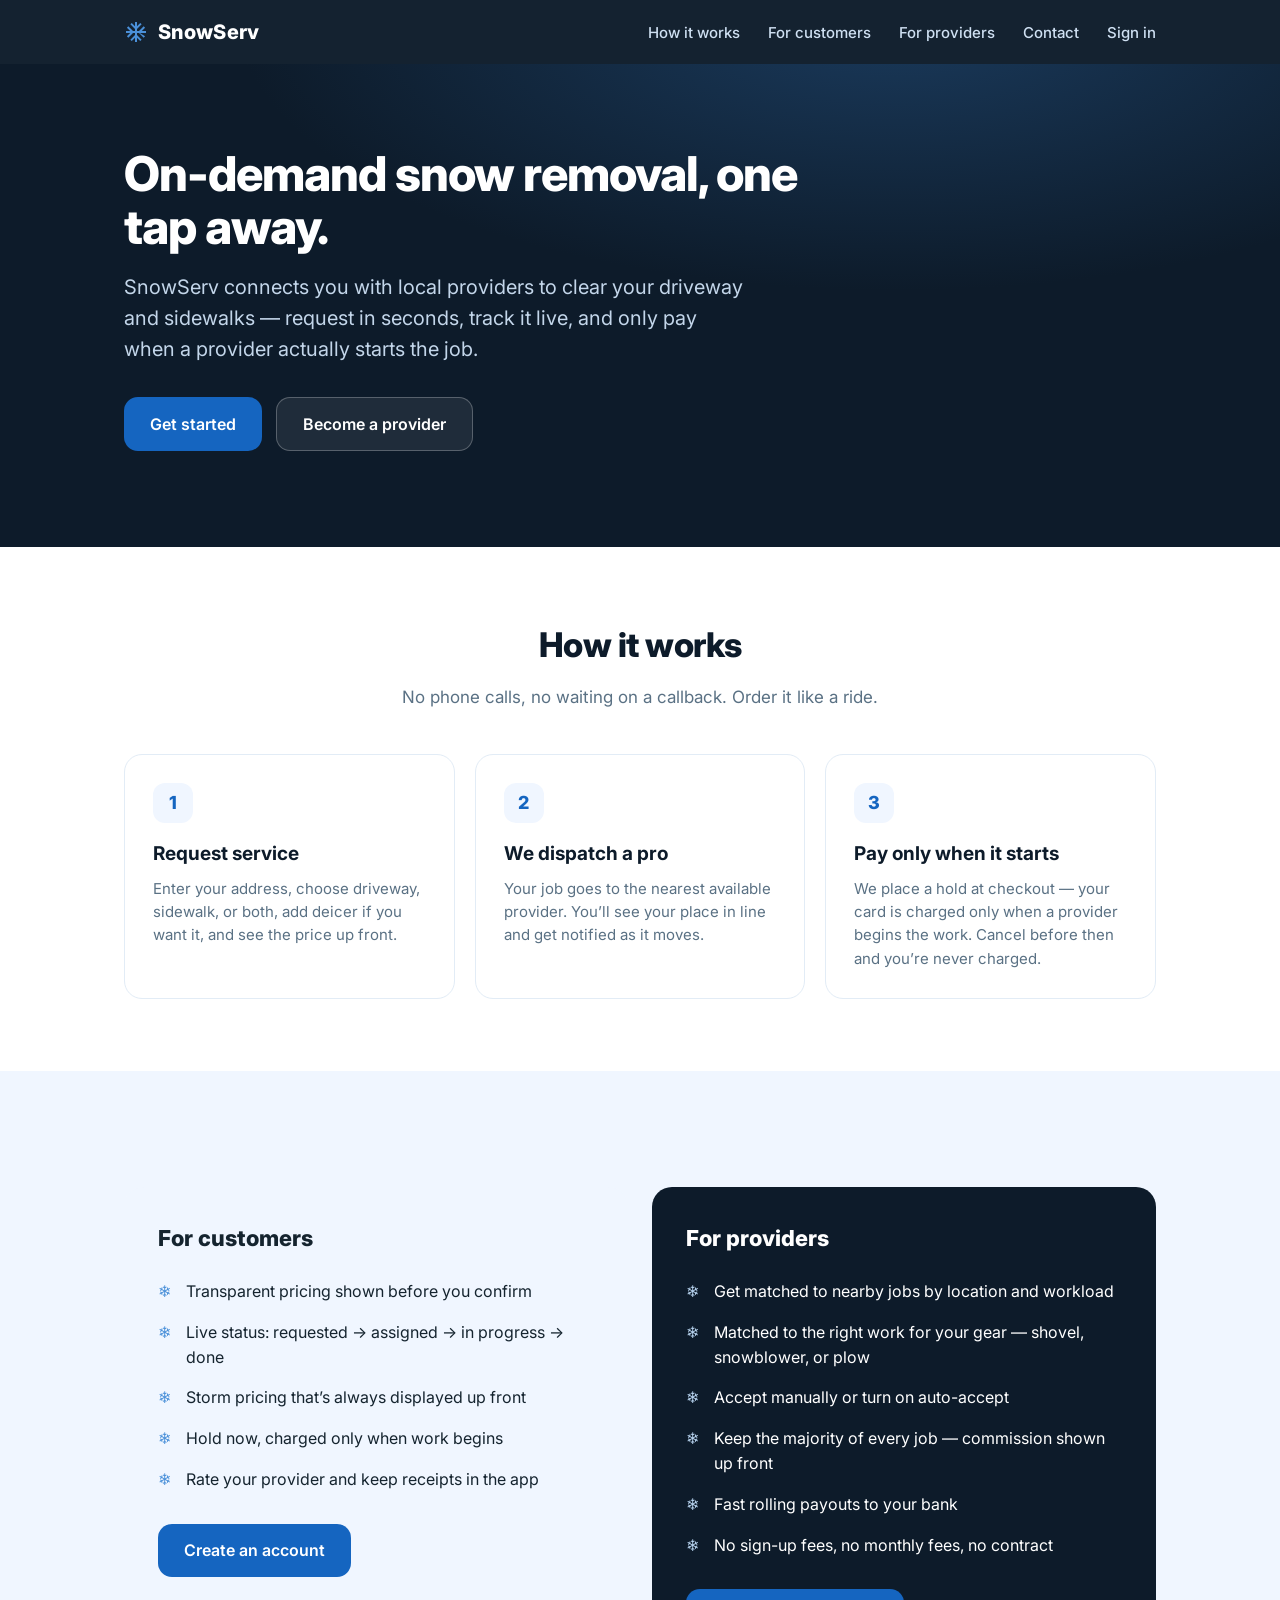
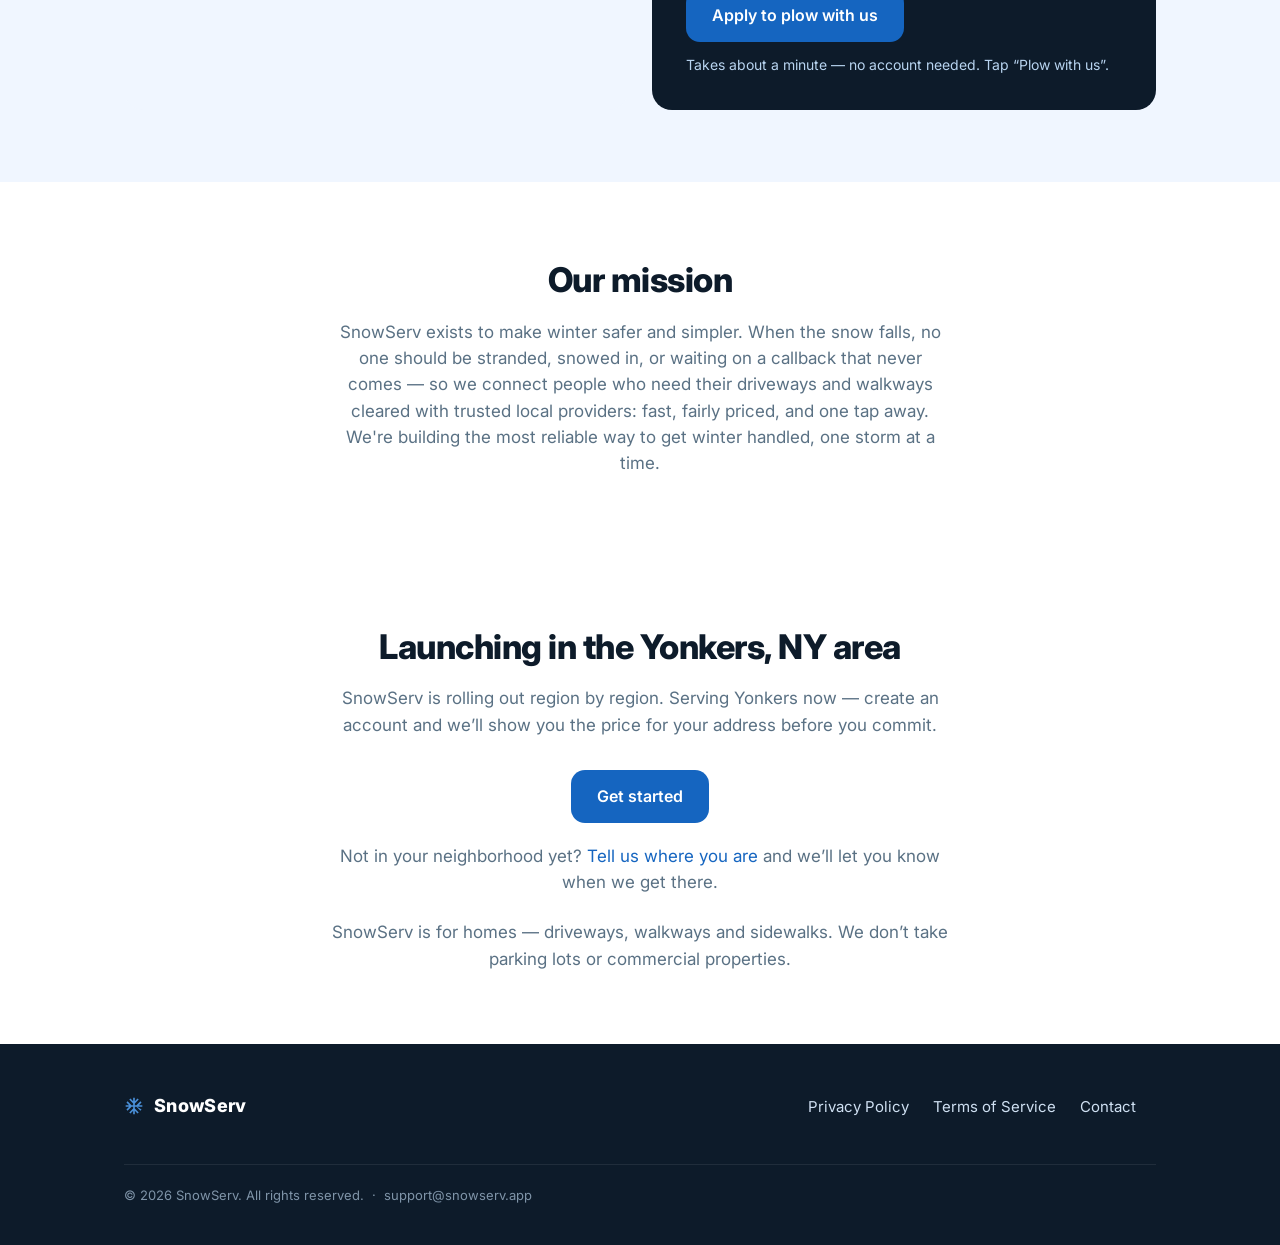
==== website/index.html @ beaa4724 "Drop an internal note that was being served to visitors The comment explaining why the commercial-qu" ====
<!DOCTYPE html>
<html lang="en">
<head>
<meta charset="utf-8">
<meta name="viewport" content="width=device-width, initial-scale=1">
<title>SnowServ — On-demand snow removal</title>
<meta name="description" content="SnowServ connects you with local snow-removal providers. Request driveway or sidewalk clearing in a tap, track it live, and only pay when a provider starts the job.">
<link rel="preconnect" href="https://fonts.googleapis.com">
<link href="https://fonts.googleapis.com/css2?family=Inter:wght@400;500;600;700;800&display=swap" rel="stylesheet">
<link rel="stylesheet" href="style.css">
</head>
<body>

<header>
  <div class="wrap">
    <div class="brand">
      <svg viewBox="0 0 24 24" fill="#4A90D9"><path d="M22,11h-4.17l3.24,-3.24l-1.41,-1.42L15,11h-2V9l4.66,-4.66l-1.42,-1.41L13,6.17V2h-2v4.17L7.76,2.93L6.34,4.34L11,9v2H9L4.34,6.34L2.93,7.76L6.17,11H2v2h4.17l-3.24,3.24l1.41,1.42L9,13h2v2l-4.66,4.66l1.42,1.41L11,17.83V22h2v-4.17l3.24,3.24l1.42,-1.41L13,15v-2h2l4.66,4.66l1.41,-1.42L15.83,13H22z"/></svg>
      SnowServ
    </div>
    <nav>
      <a href="#how">How it works</a>
      <a href="#customers">For customers</a>
      <a href="#providers">For providers</a>
      <a href="mailto:support@snowserv.app">Contact</a>
      <a href="https://app.snowserv.app">Sign in</a>
    </nav>
  </div>
</header>

<section class="hero">
  <div class="wrap">
    <h1>On-demand snow removal, one tap away.</h1>
    <p class="sub">SnowServ connects you with local providers to clear your driveway and sidewalks — request in seconds, track it live, and only pay when a provider actually starts the job.</p>
    <div class="cta-row">
      <a class="btn btn-primary" href="https://app.snowserv.app">Get started</a>
      <a class="btn btn-ghost" href="#providers">Become a provider</a>
    </div>
  </div>
</section>

<section id="how">
  <div class="wrap">
    <h2 class="center">How it works</h2>
    <p class="lead">No phone calls, no waiting on a callback. Order it like a ride.</p>
    <div class="steps">
      <div class="card">
        <div class="num">1</div>
        <h3>Request service</h3>
        <p>Enter your address, choose driveway, sidewalk, or both, add deicer if you want it, and see the price up front.</p>
      </div>
      <div class="card">
        <div class="num">2</div>
        <h3>We dispatch a pro</h3>
        <p>Your job goes to the nearest available provider. You’ll see your place in line and get notified as it moves.</p>
      </div>
      <div class="card">
        <div class="num">3</div>
        <h3>Pay only when it starts</h3>
        <p>We place a hold at checkout — your card is charged only when a provider begins the work. Cancel before then and you’re never charged.</p>
      </div>
    </div>
  </div>
</section>

<section class="section-frost">
  <div class="wrap">
    <div class="two-col">
      <div class="panel frost" id="customers">
        <h3>For customers</h3>
        <ul>
          <li>Transparent pricing shown before you confirm</li>
          <li>Live status: requested → assigned → in progress → done</li>
          <li>Storm pricing that’s always displayed up front</li>
          <li>Hold now, charged only when work begins</li>
          <li>Rate your provider and keep receipts in the app</li>
        </ul>
        <a class="btn btn-primary" href="https://app.snowserv.app">Create an account</a>
      </div>
      <div class="panel navy" id="providers">
        <h3>For providers</h3>
        <ul>
          <li>Get matched to nearby jobs by location and workload</li>
          <li>Matched to the right work for your gear — shovel, snowblower, or plow</li>
          <li>Accept manually or turn on auto-accept</li>
          <li>Keep the majority of every job — commission shown up front</li>
          <li>Fast rolling payouts to your bank</li>
          <li>No sign-up fees, no monthly fees, no contract</li>
        </ul>
        <a class="btn btn-primary" href="https://app.snowserv.app">Apply to plow with us</a>
        <p class="panel-note">Takes about a minute — no account needed. Tap “Plow with us”.</p>
      </div>
    </div>
  </div>
</section>

<section>
  <div class="wrap" style="text-align:center;">
    <h2 class="center">Our mission</h2>
    <p class="lead">SnowServ exists to make winter safer and simpler. When the snow falls, no one should be stranded, snowed in, or waiting on a callback that never comes — so we connect people who need their driveways and walkways cleared with trusted local providers: fast, fairly priced, and one tap away. We're building the most reliable way to get winter handled, one storm at a time.</p>
  </div>
</section>

<section>
  <div class="wrap" style="text-align:center;">
    <h2 class="center">Launching in the Yonkers, NY area</h2>
    <p class="lead">SnowServ is rolling out region by region. Serving Yonkers now — create an account and we’ll show you the price for your address before you commit.</p>
    <div class="cta-row" style="justify-content:center;">
      <!-- No btn-ghost here: it's white-on-translucent-white, built for the dark
           hero, and renders invisible on this light section. The two mailto links
           below already carry the contact paths. -->
      <a class="btn btn-primary" href="https://app.snowserv.app">Get started</a>
    </div>
    <p class="lead" style="margin-top:20px;">Not in your neighborhood yet? <a href="mailto:support@snowserv.app?subject=Bring%20SnowServ%20to%20my%20area">Tell us where you are</a> and we’ll let you know when we get there.</p>
    <p class="lead" style="margin-top:24px;">SnowServ is for homes — driveways, walkways and sidewalks. We don’t take parking lots or commercial properties.</p>
  </div>
</section>

<footer>
  <div class="wrap">
    <div class="brand" style="font-size:18px;">
      <svg viewBox="0 0 24 24" fill="#4A90D9" style="width:20px;height:20px;"><path d="M22,11h-4.17l3.24,-3.24l-1.41,-1.42L15,11h-2V9l4.66,-4.66l-1.42,-1.41L13,6.17V2h-2v4.17L7.76,2.93L6.34,4.34L11,9v2H9L4.34,6.34L2.93,7.76L6.17,11H2v2h4.17l-3.24,3.24l1.41,1.42L9,13h2v2l-4.66,4.66l1.42,1.41L11,17.83V22h2v-4.17l3.24,3.24l1.42,-1.41L13,15v-2h2l4.66,4.66l1.41,-1.42L15.83,13H22z"/></svg>
      SnowServ
    </div>
    <div>
      <a href="/privacy.html">Privacy Policy</a>
      <a href="/terms.html">Terms of Service</a>
      <a href="mailto:support@snowserv.app">Contact</a>
    </div>
    <div class="fine">© <span id="yr"></span> SnowServ. All rights reserved. &nbsp;·&nbsp; support@snowserv.app</div>
  </div>
</footer>
<script>document.getElementById('yr').textContent = new Date().getFullYear();</script>
</body>
</html>
---- website/style.css ----
/* SnowServ marketing site — navy/frost brand, Inter type. */
:root {
  --navy: #0D1B2A;
  --navy-mid: #1A3A5C;
  --ice: #1565C0;
  --ice-light: #4A90D9;
  --frost: #F0F6FF;
  --glacier: #B8D4F0;
  --ink: #15242F;
  --ink-soft: #5A7184;
  --hairline: #E2ECF6;
}
* { box-sizing: border-box; margin: 0; padding: 0; }
html { scroll-behavior: smooth; }
body {
  font-family: 'Inter', -apple-system, BlinkMacSystemFont, 'Segoe UI', sans-serif;
  color: var(--ink);
  background: #fff;
  line-height: 1.55;
  -webkit-font-smoothing: antialiased;
}
a { color: var(--ice); text-decoration: none; }
a:hover { text-decoration: underline; }
.wrap { max-width: 1080px; margin: 0 auto; padding: 0 24px; }

/* Header */
header {
  position: sticky; top: 0; z-index: 10;
  background: rgba(13,27,42,0.97); backdrop-filter: blur(8px);
}
header .wrap { display: flex; align-items: center; justify-content: space-between; height: 64px; }
.brand { display: flex; align-items: center; gap: 10px; color: #fff; font-weight: 800; font-size: 20px; letter-spacing: 0.3px; }
.brand svg { width: 24px; height: 24px; }
nav a { color: #cfe0f2; margin-left: 24px; font-weight: 500; font-size: 15px; }
nav a:hover { color: #fff; text-decoration: none; }

/* Hero */
.hero {
  background: radial-gradient(1200px 500px at 70% -10%, #1A3A5C 0%, var(--navy) 55%);
  color: #fff; padding: 84px 0 96px; position: relative; overflow: hidden;
}
.hero h1 { font-size: 48px; line-height: 1.1; font-weight: 800; letter-spacing: -1px; max-width: 720px; }
.hero p.sub { margin-top: 18px; font-size: 20px; color: #c3d6ea; max-width: 620px; }
.cta-row { margin-top: 32px; display: flex; gap: 14px; flex-wrap: wrap; }
.btn {
  display: inline-flex; align-items: center; gap: 8px; font-weight: 600; font-size: 16px;
  padding: 14px 26px; border-radius: 14px; transition: transform .08s ease;
}
.btn:hover { text-decoration: none; transform: translateY(-1px); }
.btn-primary { background: var(--ice); color: #fff; }
.btn-ghost { background: rgba(255,255,255,0.08); color: #fff; border: 1.5px solid rgba(255,255,255,0.25); }
.snow-badge { position: absolute; opacity: .10; }

/* Sections */
section { padding: 72px 0; }
h2.center { text-align: center; font-size: 34px; font-weight: 800; letter-spacing: -0.5px; color: var(--navy); }
.lead { text-align: center; color: var(--ink-soft); max-width: 620px; margin: 12px auto 0; font-size: 17px; }
.steps { display: grid; grid-template-columns: repeat(3, 1fr); gap: 20px; margin-top: 44px; }
.card { background: #fff; border: 1px solid var(--hairline); border-radius: 18px; padding: 28px; }
.card .num { width: 40px; height: 40px; border-radius: 12px; background: var(--frost); color: var(--ice);
  display: flex; align-items: center; justify-content: center; font-weight: 800; font-size: 18px; }
.card h3 { margin-top: 16px; font-size: 19px; color: var(--navy); font-weight: 700; }
.card p { margin-top: 8px; color: var(--ink-soft); font-size: 15px; }

.two-col { display: grid; grid-template-columns: 1fr 1fr; gap: 24px; margin-top: 44px; }
.panel { border-radius: 20px; padding: 34px; }
.panel.frost { background: var(--frost); }
.panel.navy { background: var(--navy); color: #fff; }
.panel h3 { font-size: 22px; font-weight: 800; }
.panel ul { margin-top: 16px; list-style: none; }
.panel li { padding: 8px 0 8px 28px; position: relative; }
.panel li::before { content: "❄"; position: absolute; left: 0; color: var(--ice-light); }
.panel.navy li::before { color: var(--glacier); }
/* CTA inside a panel — the buttons that turned this page from a brochure into
   a way in. Margin-top separates them from the feature list above. */
.panel .btn { margin-top: 24px; }
.panel-note { margin-top: 12px; font-size: 14px; color: var(--glacier); }
.panel.frost .panel-note { color: var(--ink-soft); }
.section-frost { background: var(--frost); }

/* Footer */
footer { background: var(--navy); color: #b9c9da; padding: 48px 0 40px; }
footer .wrap { display: flex; flex-wrap: wrap; gap: 24px; justify-content: space-between; align-items: center; }
footer a { color: #cfe0f2; margin-right: 20px; font-size: 15px; }
footer .fine { width: 100%; margin-top: 20px; border-top: 1px solid rgba(255,255,255,0.08); padding-top: 20px; font-size: 13px; color: #7f94a8; }

/* Legal pages */
.legal { max-width: 820px; margin: 0 auto; padding: 56px 24px 80px; }
.legal h1 { font-size: 34px; color: var(--navy); font-weight: 800; }
.legal .updated { color: var(--ink-soft); margin: 8px 0 32px; }
.legal h2 { font-size: 20px; color: var(--navy); margin: 32px 0 10px; }
.legal p, .legal li { color: #33454f; font-size: 15.5px; }
.legal ul { margin: 8px 0 8px 22px; }
.legal li { margin: 6px 0; }
.legal a.back { display: inline-block; margin-bottom: 24px; font-weight: 600; }
.disc { background: var(--frost); border-left: 3px solid var(--glacier); padding: 14px 18px; border-radius: 8px; font-size: 14px; color: var(--ink-soft); margin-top: 28px; }

/* Operator signup form */
.form-wrap { max-width: 640px; margin: 40px auto 0; text-align: left; }
.field { margin-top: 18px; }
.field.row2 { display: grid; grid-template-columns: 1fr 1fr; gap: 16px; }
.field label { display: block; font-weight: 600; color: var(--navy); font-size: 14px; margin-bottom: 6px; }
.field input, .field select, .field textarea {
  width: 100%; padding: 12px 14px; border: 1px solid var(--hairline); border-radius: 12px;
  font-family: inherit; font-size: 15px; color: var(--ink); background: #fff;
}
.field input:focus, .field select:focus, .field textarea:focus { outline: none; border-color: var(--ice-light); }
.field textarea { resize: vertical; min-height: 84px; }
.check-row { display: flex; align-items: center; gap: 10px; margin-top: 18px; }
.check-row input { width: auto; }
.form-note { color: var(--ink-soft); font-size: 12.5px; margin-top: 12px; text-align: center; }
.form-msg { margin-top: 16px; padding: 12px 16px; border-radius: 12px; font-size: 14.5px; display: none; }
.form-msg.ok  { display: block; background: #E7F6EC; color: #1B7A3D; }
.form-msg.err { display: block; background: #FDEAEA; color: #B3261E; }

@media (max-width: 760px) {
  .hero h1 { font-size: 36px; }
  .steps, .two-col, .field.row2 { grid-template-columns: 1fr; }
  nav { display: none; }
}
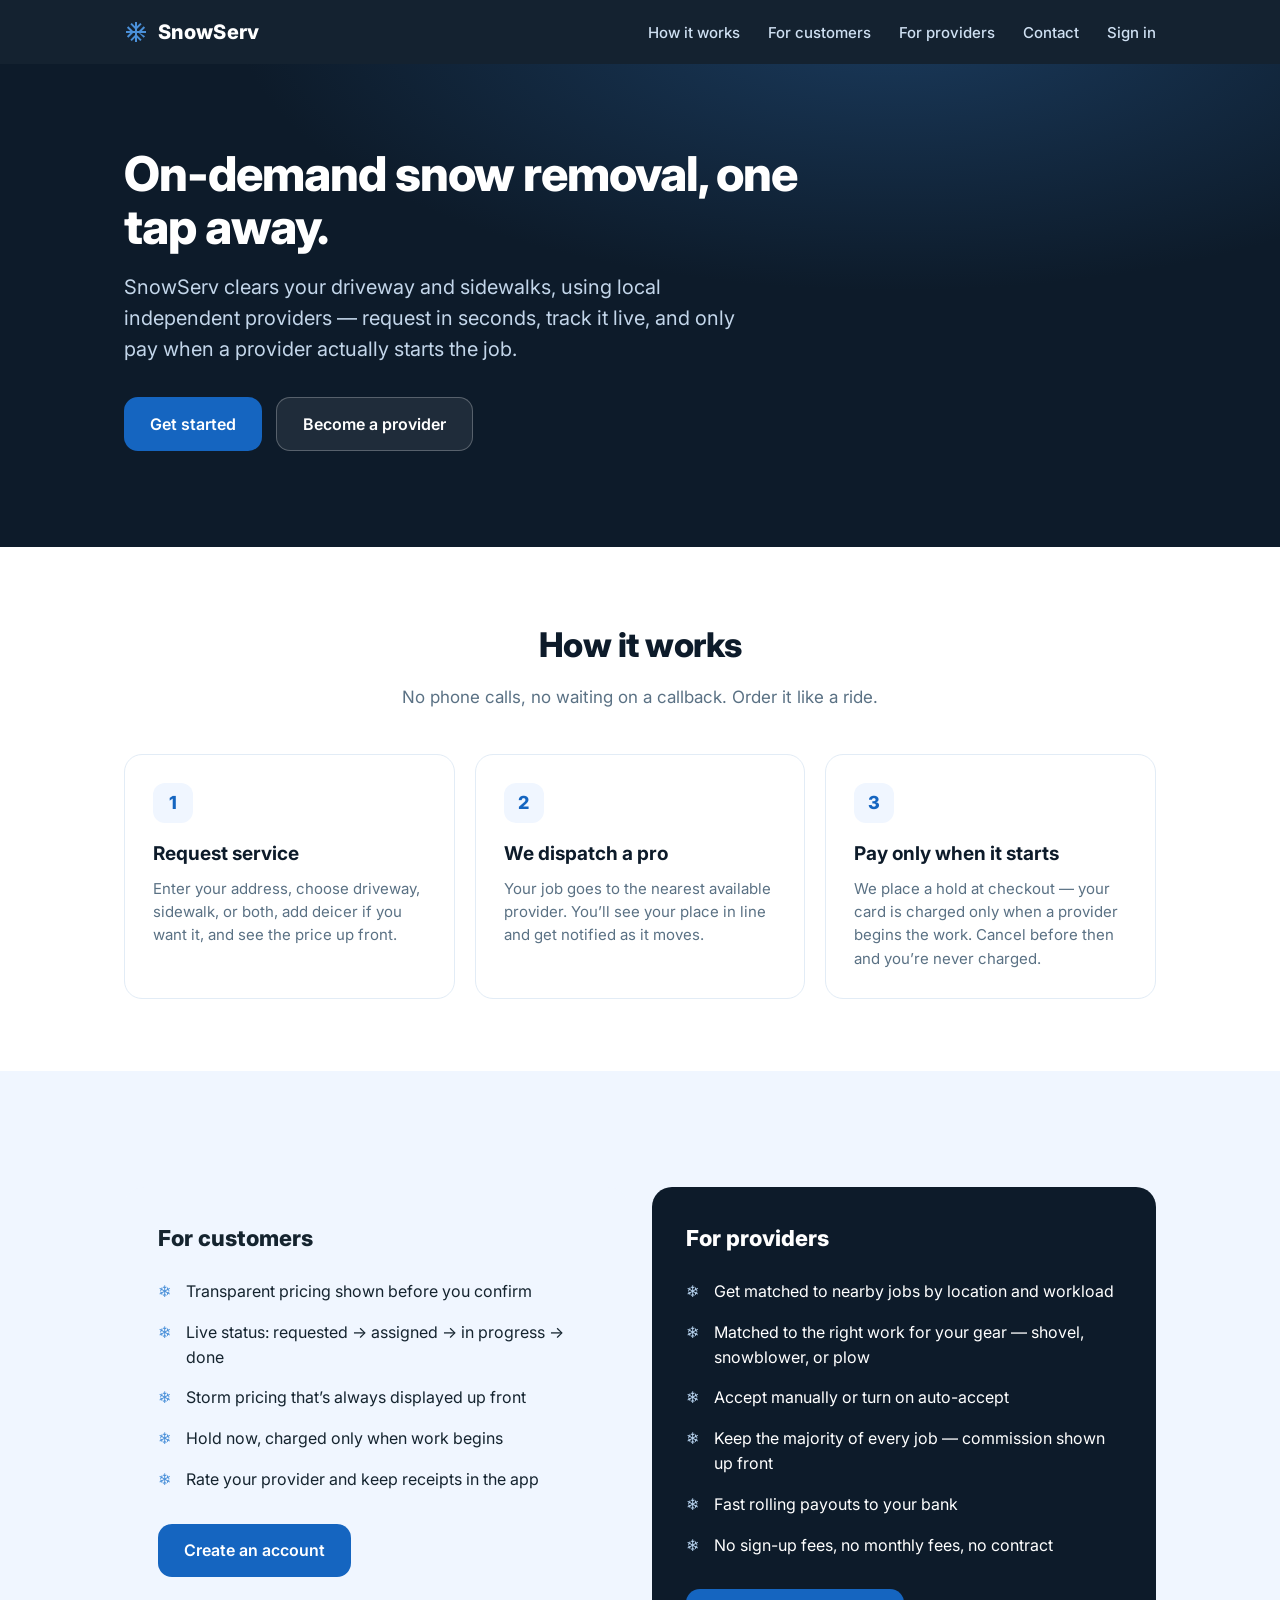
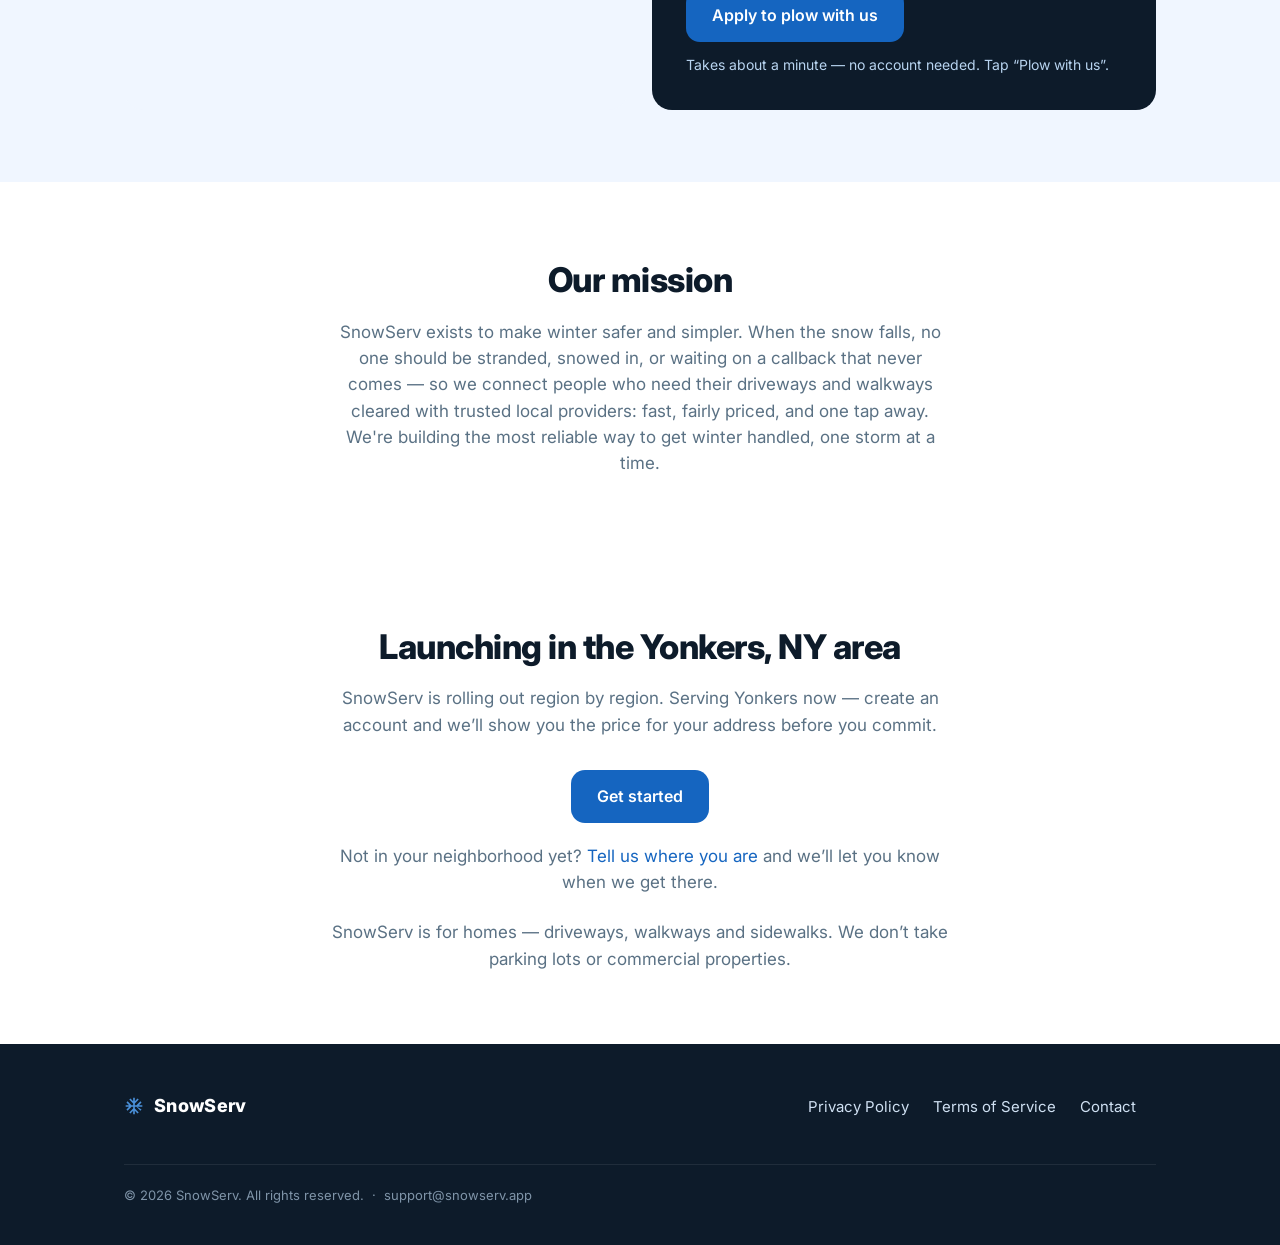
==== commit 3717e617: "Website: drop "connects you with" — the fifth document with the wrong framing Today the Terms, the o" ====
--- a/website/index.html
+++ b/website/index.html
@@ -4,7 +4,13 @@
 <meta charset="utf-8">
 <meta name="viewport" content="width=device-width, initial-scale=1">
 <title>SnowServ — On-demand snow removal</title>
-<meta name="description" content="SnowServ connects you with local snow-removal providers. Request driveway or sidewalk clearing in a tap, track it live, and only pay when a provider starts the job.">
+<meta name="description" content="SnowServ clears your driveway and sidewalks, using local independent providers. Request in a tap, track it live, and only pay when a provider starts the job.">
+<!-- www.snowserv.app and snowserv.app both serve this page with a 200, so without
+     this Google sees two full copies of the site and picks a winner itself. Points
+     at the extensionless path Cloudflare Pages actually serves — /index.html and
+     /privacy.html 308 to these, so a canonical with .html would name a URL that
+     redirects, which is the opposite of the point. -->
+<link rel="canonical" href="https://snowserv.app/">
 <link rel="preconnect" href="https://fonts.googleapis.com">
 <link href="https://fonts.googleapis.com/css2?family=Inter:wght@400;500;600;700;800&display=swap" rel="stylesheet">
 <link rel="stylesheet" href="style.css">
@@ -30,7 +36,7 @@
 <section class="hero">
   <div class="wrap">
     <h1>On-demand snow removal, one tap away.</h1>
-    <p class="sub">SnowServ connects you with local providers to clear your driveway and sidewalks — request in seconds, track it live, and only pay when a provider actually starts the job.</p>
+    <p class="sub">SnowServ clears your driveway and sidewalks, using local independent providers — request in seconds, track it live, and only pay when a provider actually starts the job.</p>
     <div class="cta-row">
       <a class="btn btn-primary" href="https://app.snowserv.app">Get started</a>
       <a class="btn btn-ghost" href="#providers">Become a provider</a>
@@ -122,8 +128,8 @@
       SnowServ
     </div>
     <div>
-      <a href="/privacy.html">Privacy Policy</a>
-      <a href="/terms.html">Terms of Service</a>
+      <a href="/privacy">Privacy Policy</a>
+      <a href="/terms">Terms of Service</a>
       <a href="mailto:support@snowserv.app">Contact</a>
     </div>
     <div class="fine">© <span id="yr"></span> SnowServ. All rights reserved. &nbsp;·&nbsp; support@snowserv.app</div>
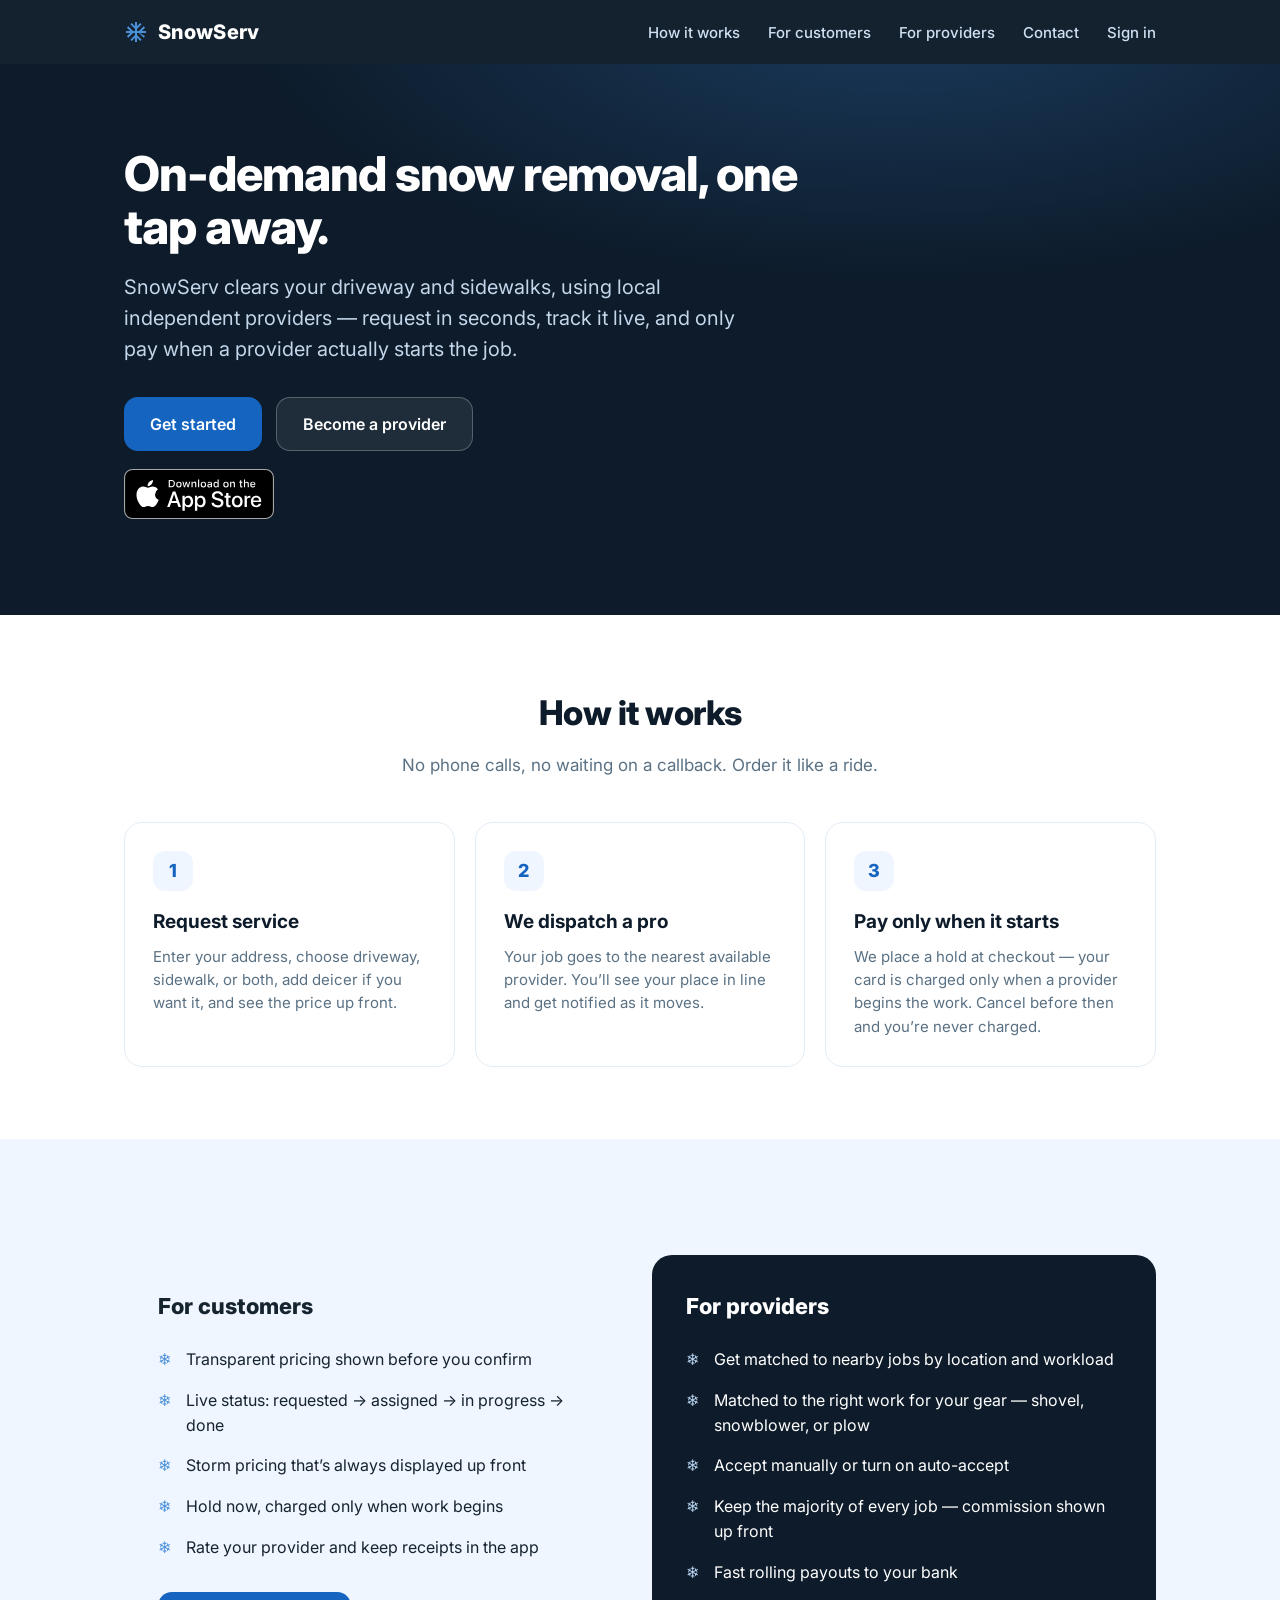
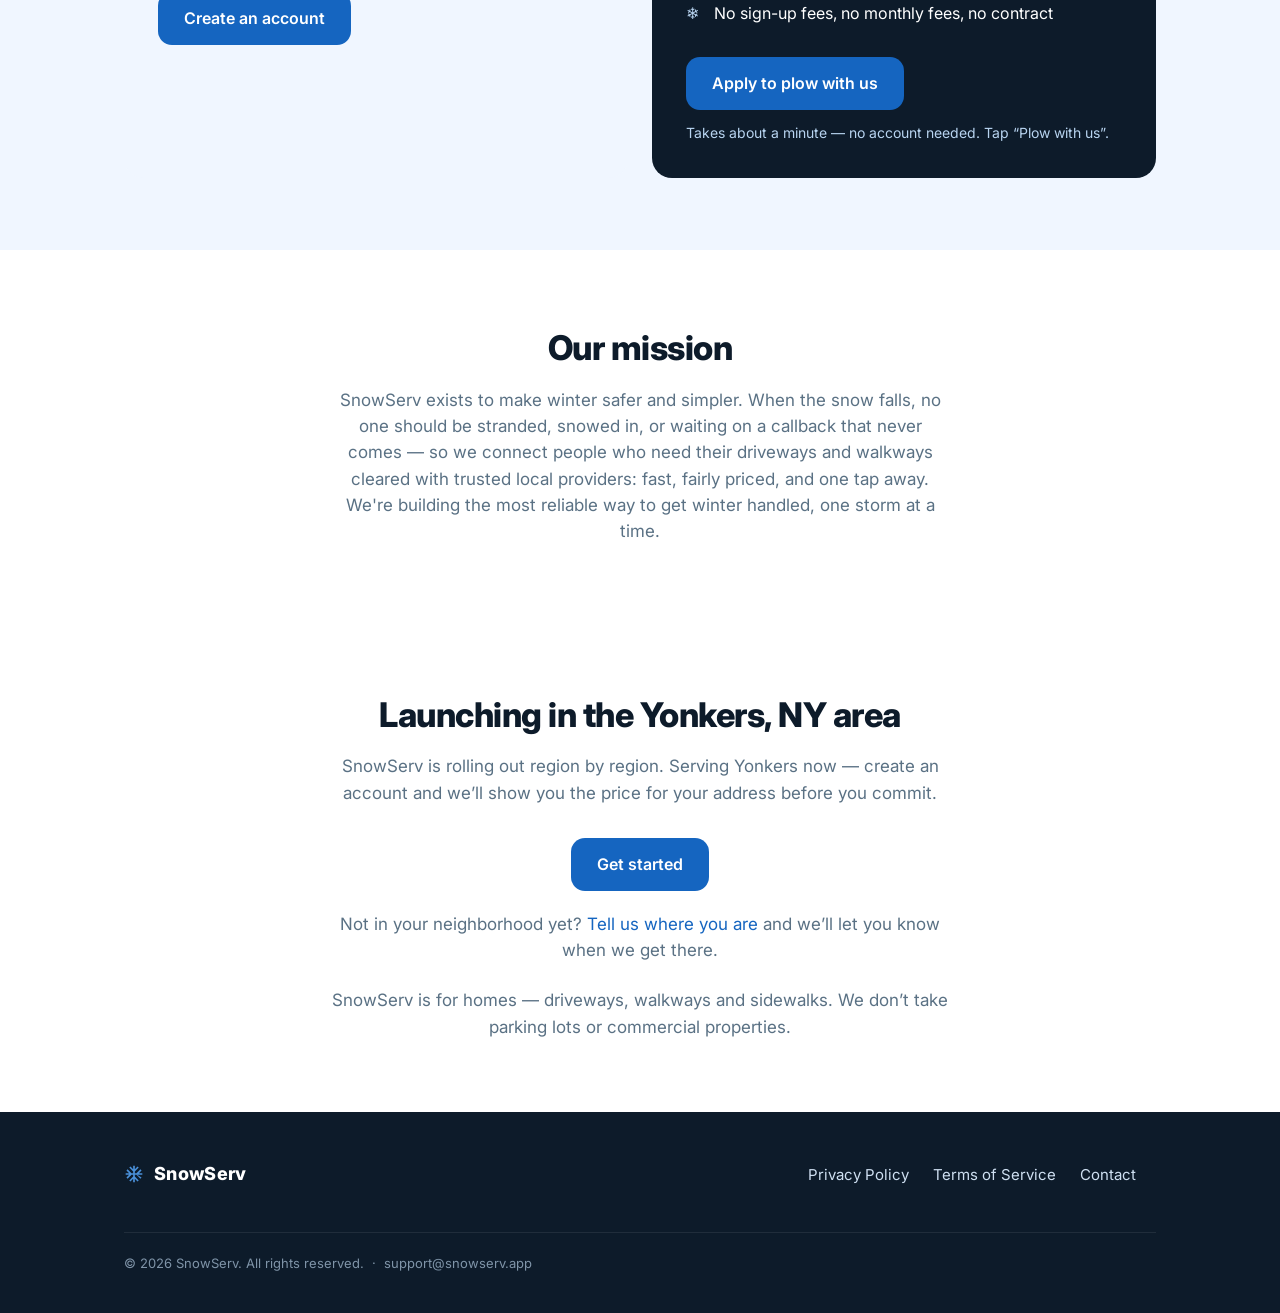
==== commit a1437958: "Website: App Store download badge — the app is live and the site had no link 1.0.1 was approved 2026" ====
--- a/website/index.html
+++ b/website/index.html
@@ -40,6 +40,17 @@
     <div class="cta-row">
       <a class="btn btn-primary" href="https://app.snowserv.app">Get started</a>
       <a class="btn btn-ghost" href="#providers">Become a provider</a>
+    </div>
+    <!-- Store badges. The App Store artwork is Apple's official SVG, SELF-HOSTED in
+         website/img/ rather than hotlinked, so the site never depends on an Apple
+         CDN staying put. Google Play's badge goes here the day the production
+         rollout is approved — until then a Play link 404s, and a dead download
+         button is worse than no button. -->
+    <div class="store-row">
+      <a class="store-badge" href="https://apps.apple.com/us/app/snowserv/id6790132972"
+         aria-label="Download SnowServ on the App Store">
+        <img src="img/app-store-badge.svg" alt="Download on the App Store" width="150" height="50">
+      </a>
     </div>
   </div>
 </section>
--- a/website/style.css
+++ b/website/style.css
@@ -118,3 +118,12 @@
   .steps, .two-col, .field.row2 { grid-template-columns: 1fr; }
   nav { display: none; }
 }
+
+/* Store badges under the hero CTAs. Apple's badge SVG has its own internal
+   padding, so it is sized by height and left-aligned to match the buttons
+   above it rather than being centered independently. */
+.store-row { margin-top: 18px; display: flex; gap: 12px; flex-wrap: wrap; align-items: center; }
+.store-badge { display: inline-block; line-height: 0; transition: opacity .15s ease; }
+.store-badge:hover { opacity: .82; }
+.store-badge img { height: 50px; width: auto; display: block; }
+@media (max-width: 640px) { .store-badge img { height: 44px; } }
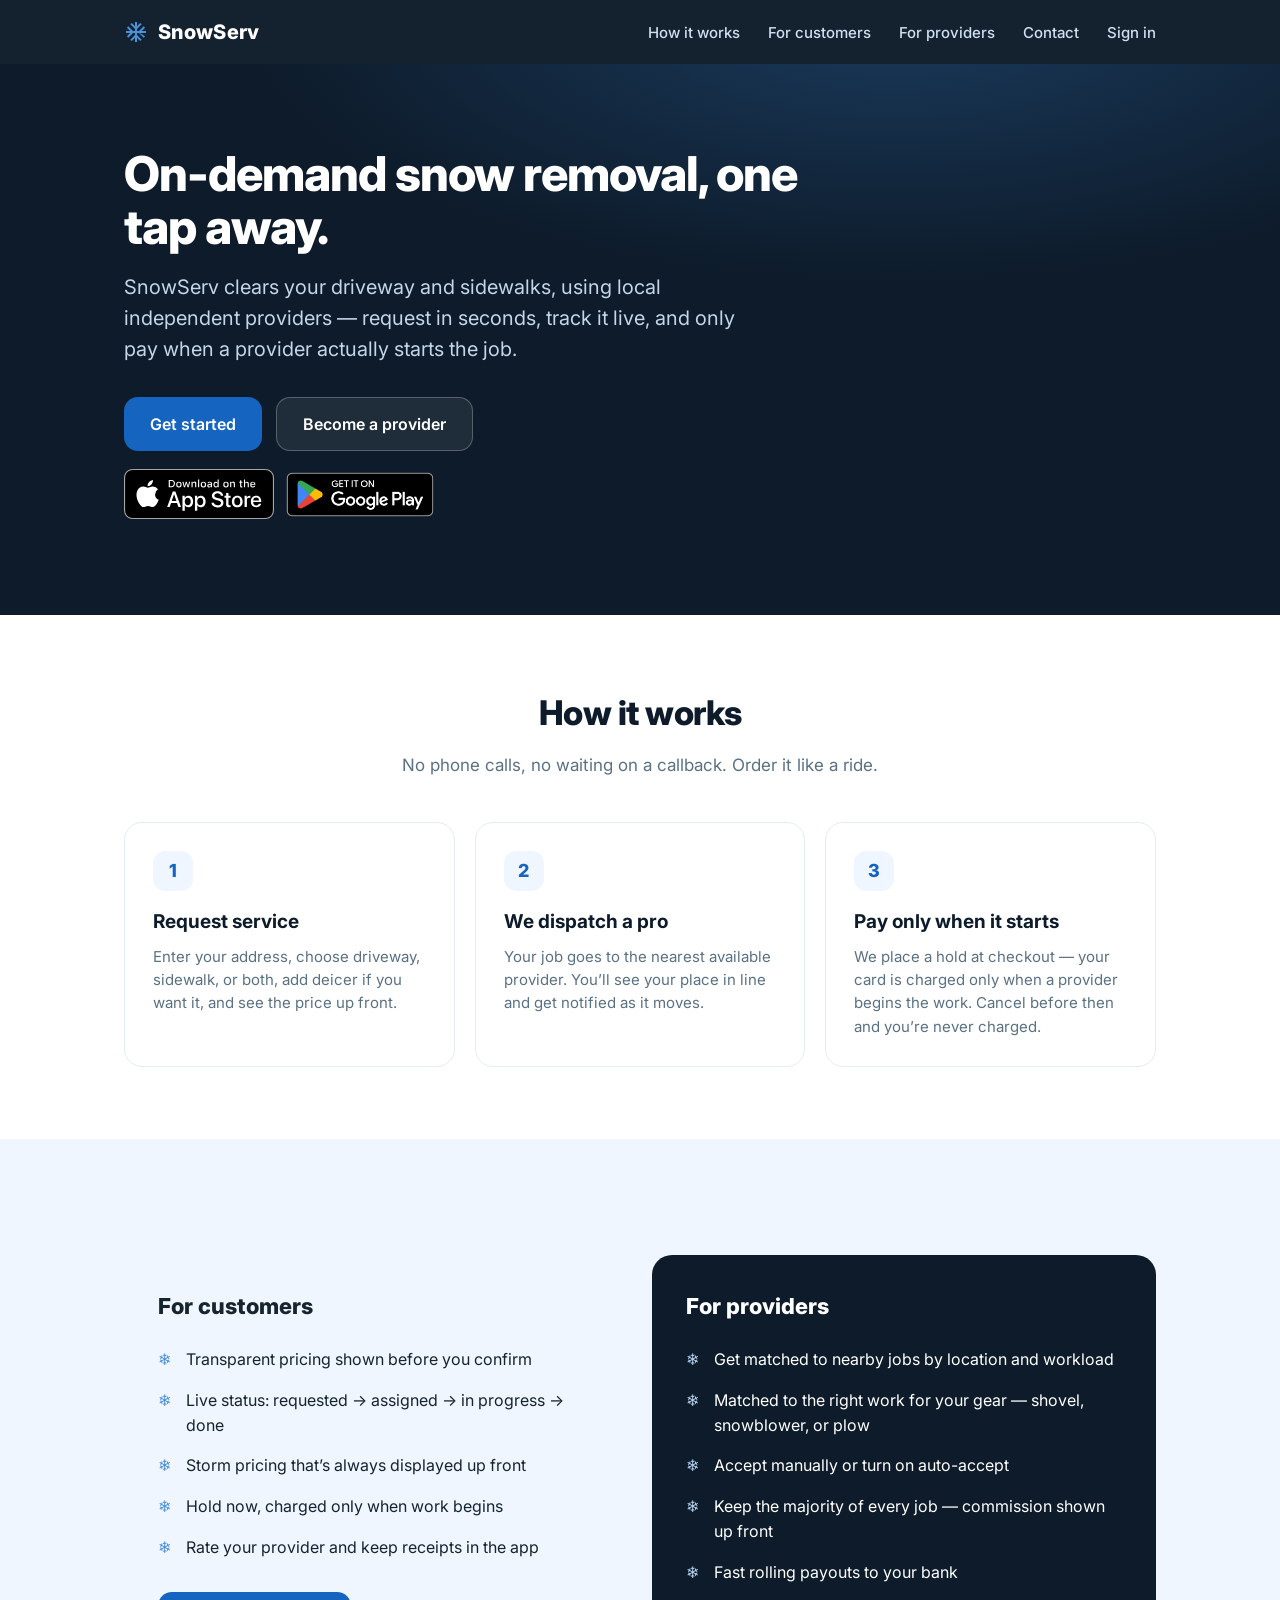
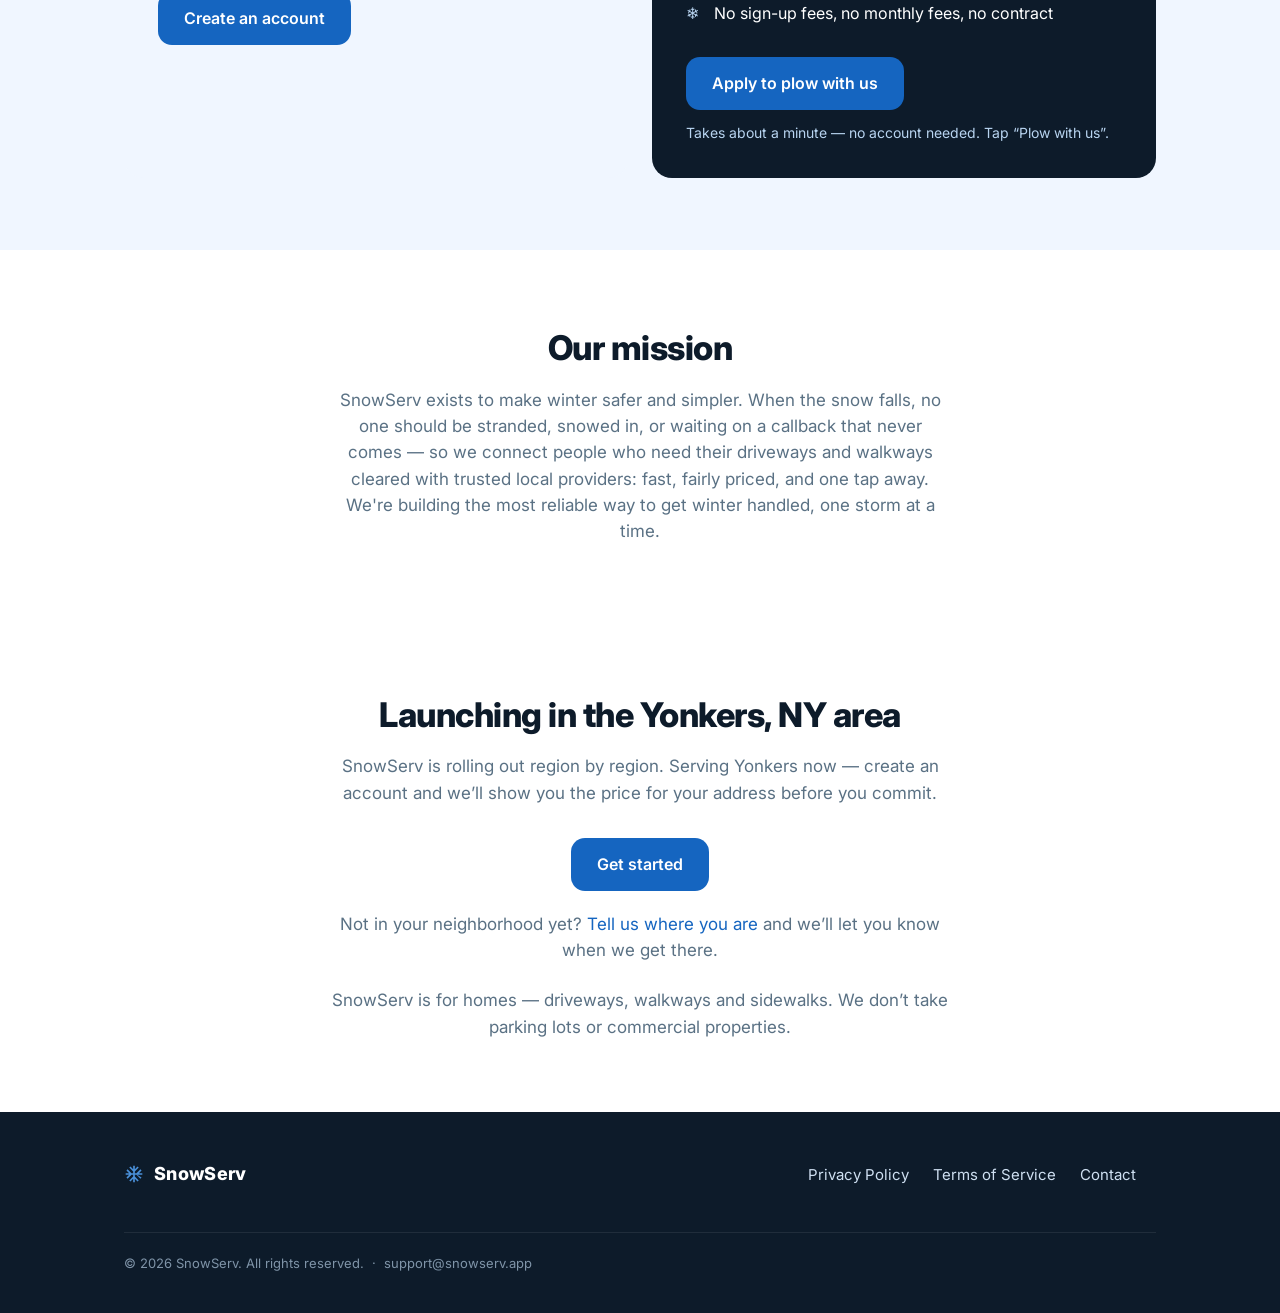
==== commit cbd20250: "Website: add the Google Play badge — Android production rollout approved Play submission 2 (Producti" ====
--- a/website/index.html
+++ b/website/index.html
@@ -41,15 +41,22 @@
       <a class="btn btn-primary" href="https://app.snowserv.app">Get started</a>
       <a class="btn btn-ghost" href="#providers">Become a provider</a>
     </div>
-    <!-- Store badges. The App Store artwork is Apple's official SVG, SELF-HOSTED in
-         website/img/ rather than hotlinked, so the site never depends on an Apple
-         CDN staying put. Google Play's badge goes here the day the production
-         rollout is approved — until then a Play link 404s, and a dead download
-         button is worse than no button. -->
+    <!-- Store badges. Both are the platforms' OFFICIAL artwork, SELF-HOSTED in
+         website/img/ rather than hotlinked, so the site never breaks because a
+         CDN URL moved. Google Play production rollout was approved 2026-09-05,
+         which is when this second badge could finally be added — before that a
+         Play link 404'd, and a dead download button is worse than no button.
+         Google's badge PNG carries its own transparent padding, hence the
+         negative margin, or it sits visibly higher than Apple's. -->
     <div class="store-row">
       <a class="store-badge" href="https://apps.apple.com/us/app/snowserv/id6790132972"
          aria-label="Download SnowServ on the App Store">
         <img src="img/app-store-badge.svg" alt="Download on the App Store" width="150" height="50">
+      </a>
+      <a class="store-badge store-badge--play"
+         href="https://play.google.com/store/apps/details?id=com.snowserv.app"
+         aria-label="Get SnowServ on Google Play">
+        <img src="img/google-play-badge.png" alt="Get it on Google Play" width="168" height="65">
       </a>
     </div>
   </div>
--- a/website/style.css
+++ b/website/style.css
@@ -127,3 +127,9 @@
 .store-badge:hover { opacity: .82; }
 .store-badge img { height: 50px; width: auto; display: block; }
 @media (max-width: 640px) { .store-badge img { height: 44px; } }
+
+/* Google's badge PNG ships with ~12% transparent padding baked in, so matching
+   Apple's 50px height visually means rendering it taller and pulling the margin
+   back in. Sized by eye against the App Store badge, not by raw pixels. */
+.store-badge--play img { height: 65px; margin: -8px -10px; }
+@media (max-width: 640px) { .store-badge--play img { height: 58px; } }
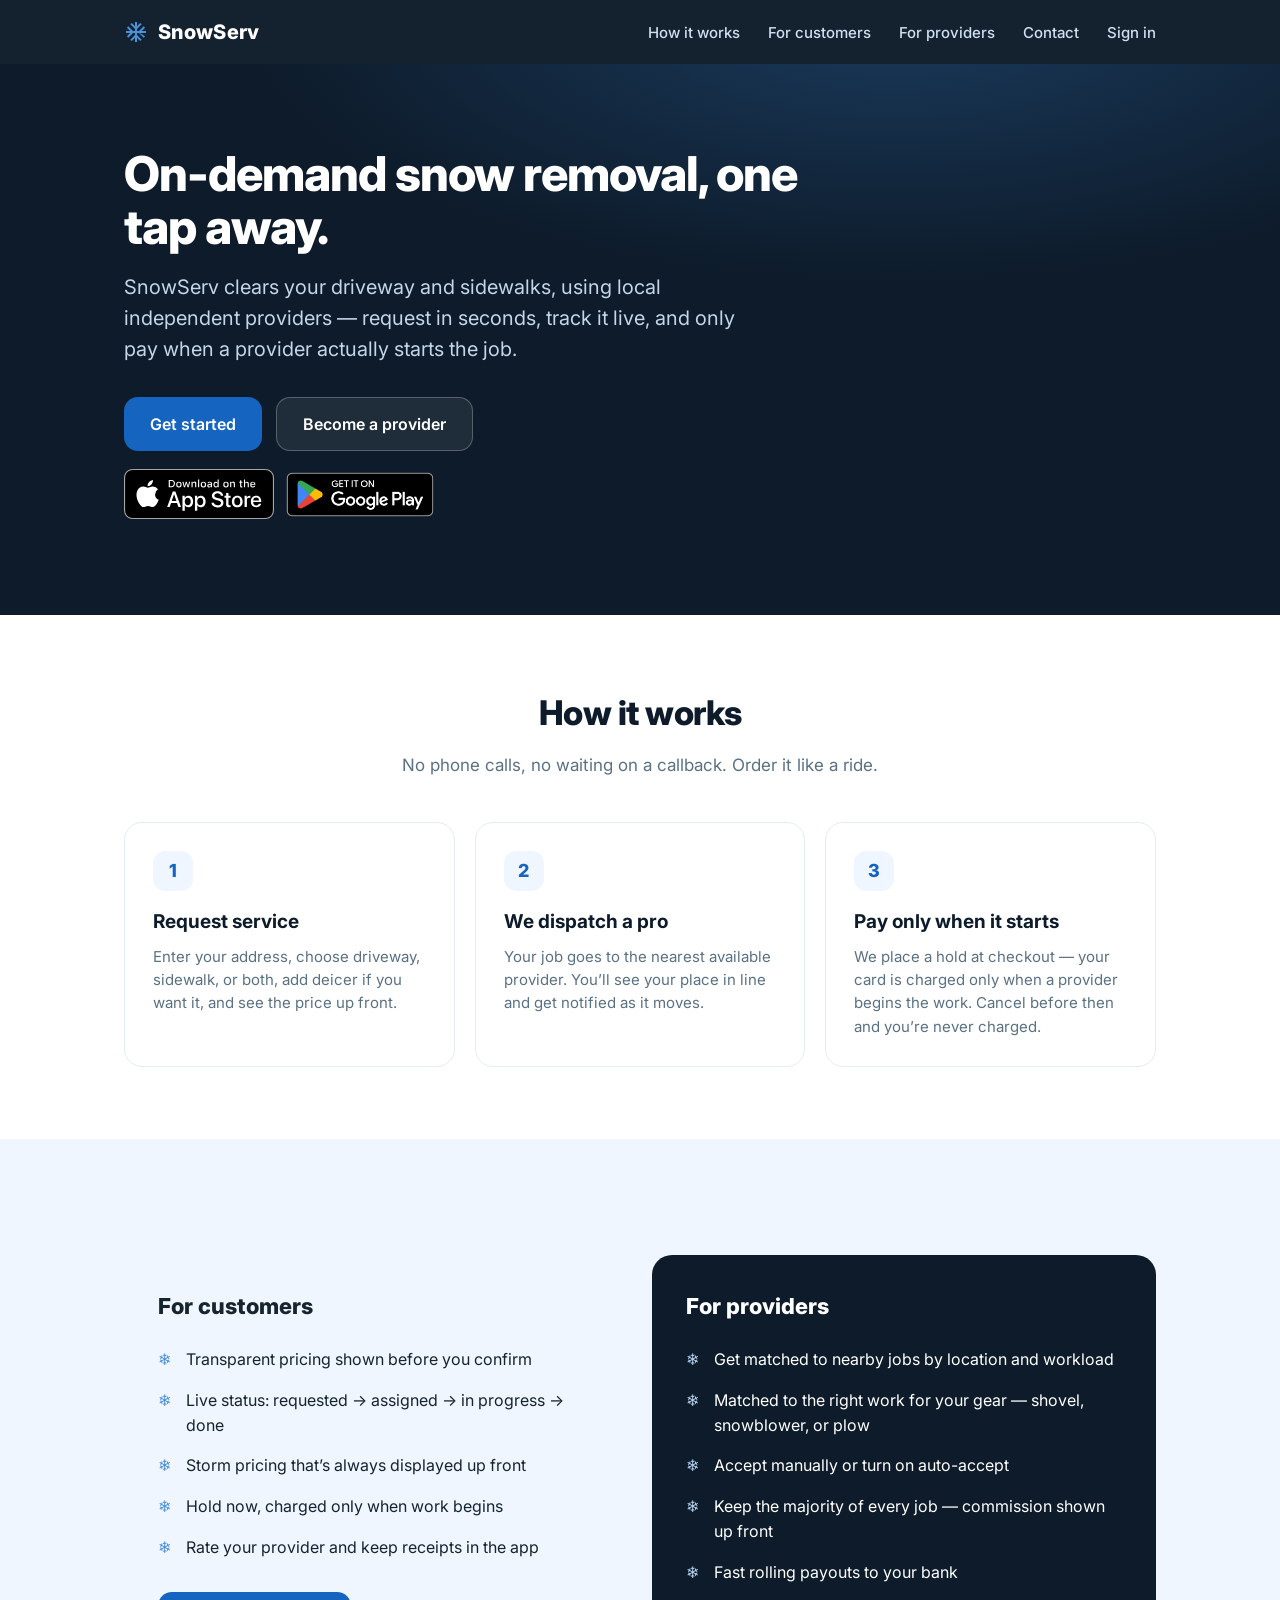
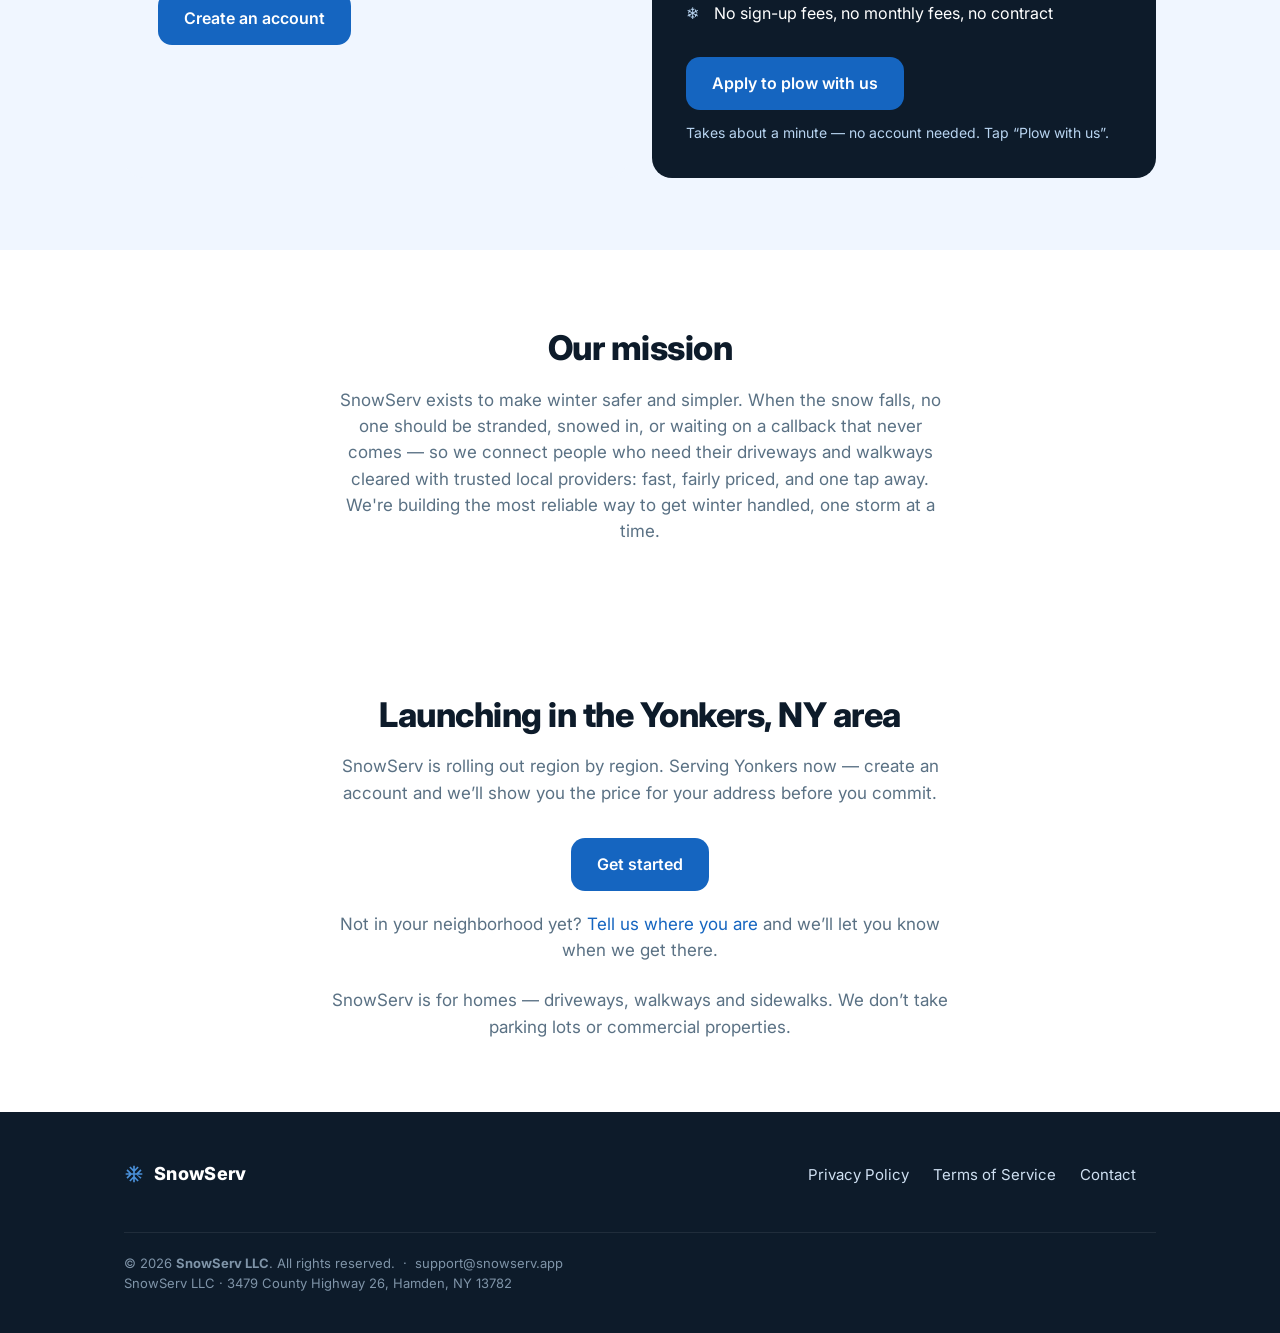
==== commit dc8a21c1: "Website: name SnowServ LLC — Apple verifies the domain belongs to the entity Apple's organization-mi" ====
--- a/website/index.html
+++ b/website/index.html
@@ -150,7 +150,7 @@
       <a href="/terms">Terms of Service</a>
       <a href="mailto:support@snowserv.app">Contact</a>
     </div>
-    <div class="fine">© <span id="yr"></span> SnowServ. All rights reserved. &nbsp;·&nbsp; support@snowserv.app</div>
+    <div class="fine">© <span id="yr"></span> <strong>SnowServ LLC</strong>. All rights reserved. &nbsp;·&nbsp; support@snowserv.app<br>SnowServ LLC &middot; 3479 County Highway 26, Hamden, NY 13782</div>
   </div>
 </footer>
 <script>document.getElementById('yr').textContent = new Date().getFullYear();</script>
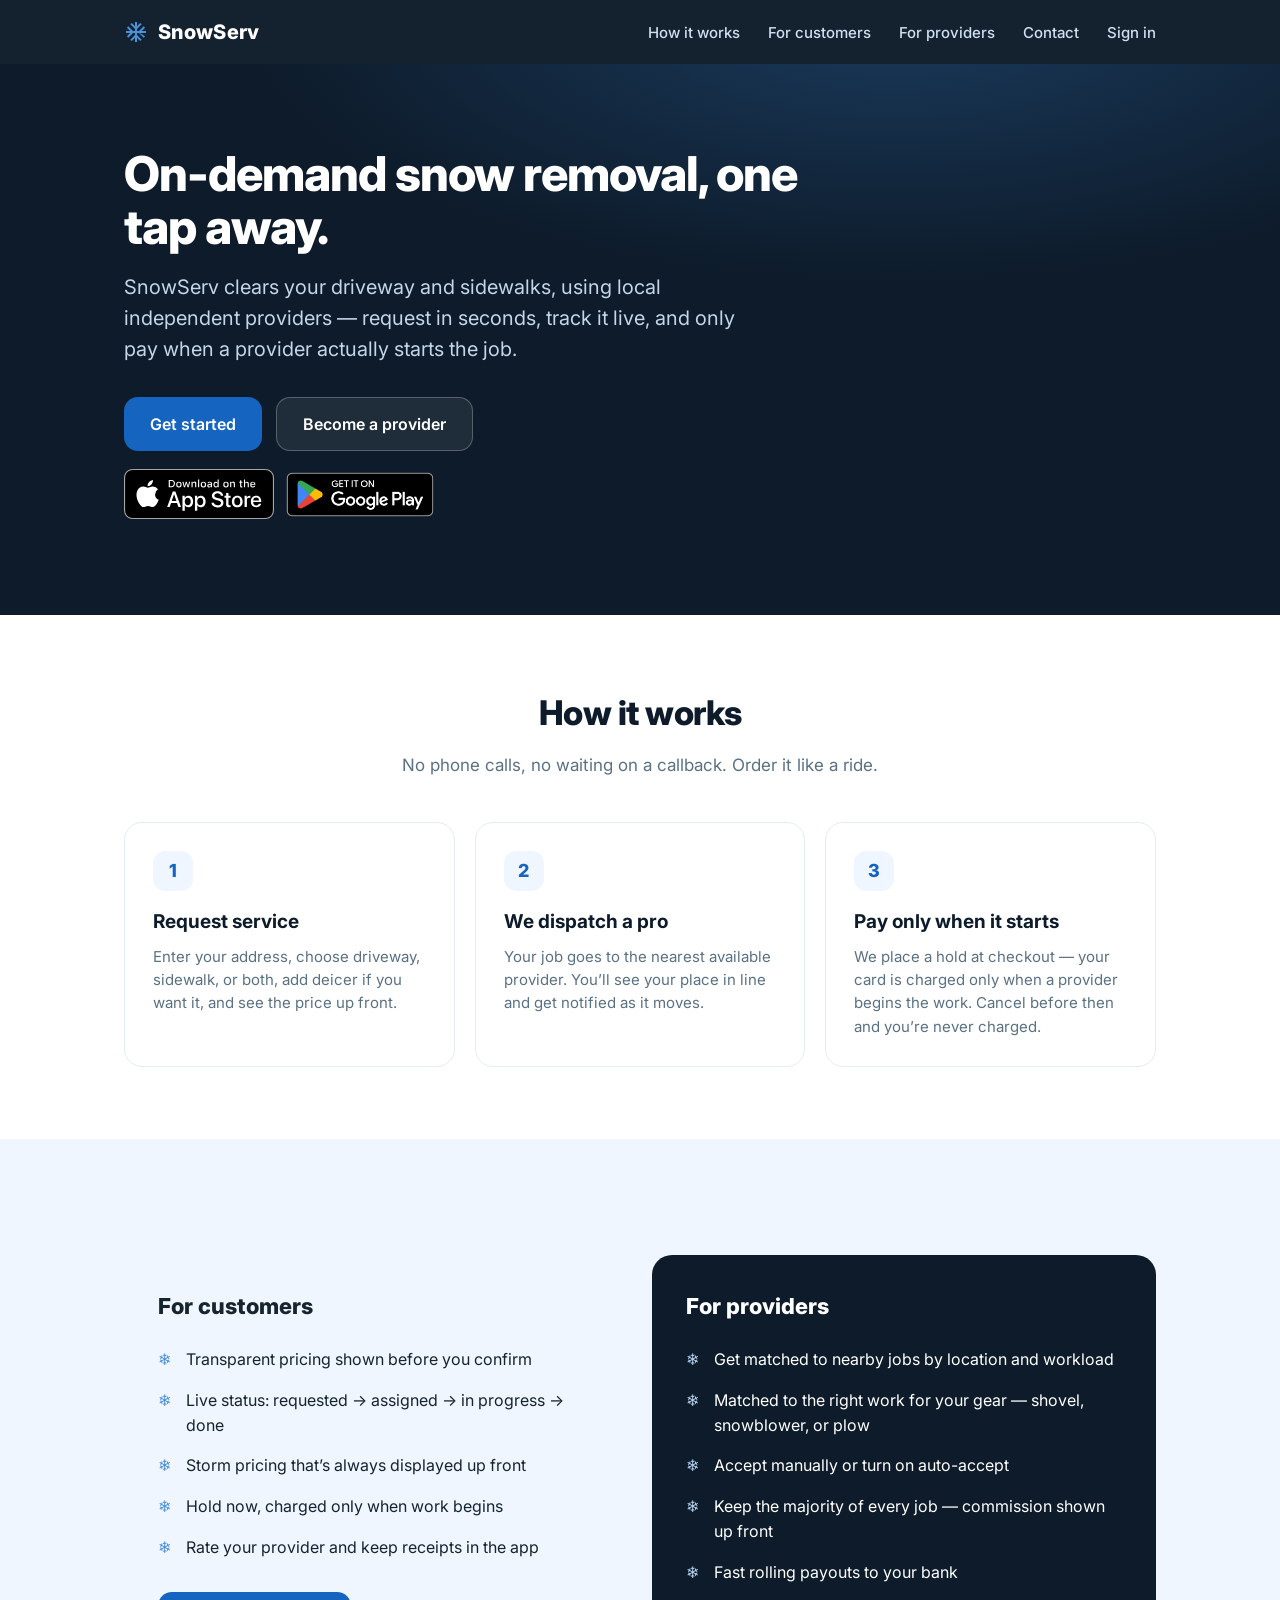
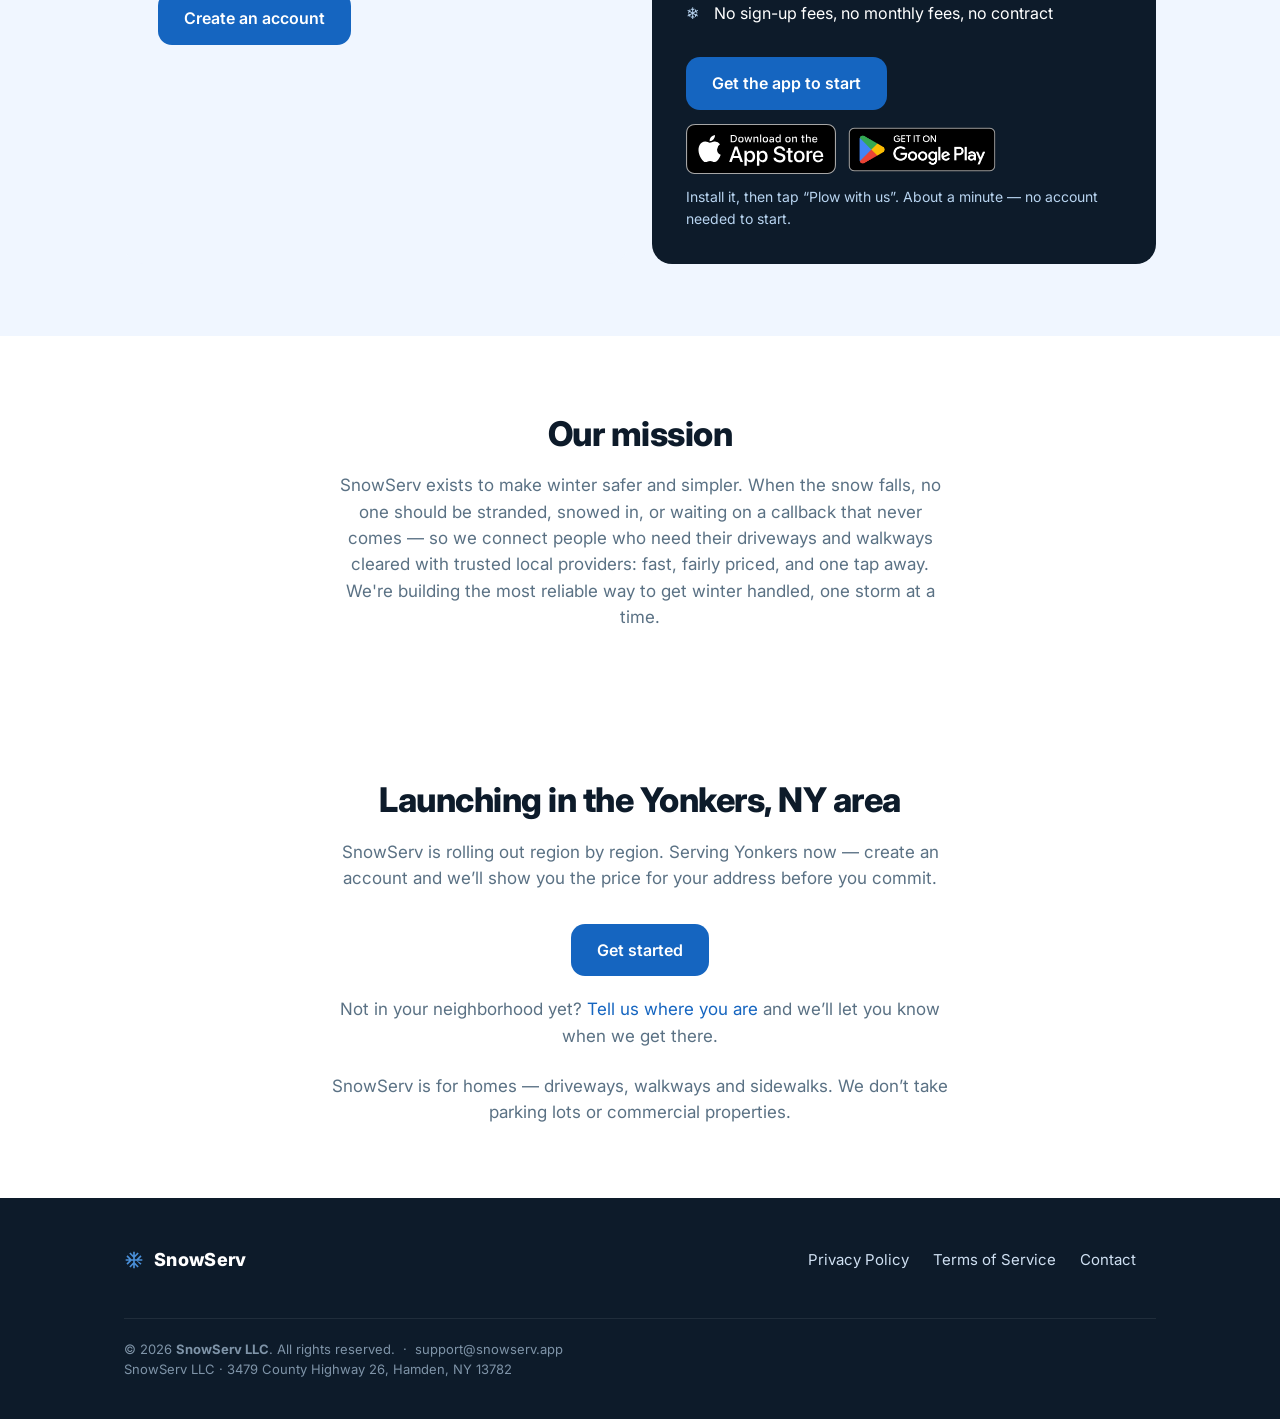
==== commit 80efe799: "Website: send provider recruits to the app store, not the browser build Raised by Vince: "I'm trying" ====
--- a/website/index.html
+++ b/website/index.html
@@ -110,8 +110,28 @@
           <li>Fast rolling payouts to your bank</li>
           <li>No sign-up fees, no monthly fees, no contract</li>
         </ul>
-        <a class="btn btn-primary" href="https://app.snowserv.app">Apply to plow with us</a>
-        <p class="panel-note">Takes about a minute — no account needed. Tap “Plow with us”.</p>
+        <!-- Providers get the STORE, not the browser build. Raised by Vince
+             2026-10-06: "I'm trying to encourage the guys to download the app.
+             And you seem to be sending them to the website." This CTA used to
+             point at app.snowserv.app, so every recruit from Craigslist, the
+             Meta ad or a text landed in a browser — where job offers (push) and
+             the required camera-only completion photo do not work. They would
+             register successfully and then be unable to take a job.
+             Customers keep the web link below; a customer can order fine in a
+             browser. Only providers are gated on native. -->
+        <a class="btn btn-primary" href="/get">Get the app to start</a>
+        <div class="store-row store-row--panel">
+          <a class="store-badge" href="https://apps.apple.com/us/app/snowserv/id6790132972"
+             aria-label="Download SnowServ on the App Store">
+            <img src="img/app-store-badge.svg" alt="Download on the App Store" width="150" height="50">
+          </a>
+          <a class="store-badge store-badge--play"
+             href="https://play.google.com/store/apps/details?id=com.snowserv.app"
+             aria-label="Get SnowServ on Google Play">
+            <img src="img/google-play-badge.png" alt="Get it on Google Play" width="168" height="65">
+          </a>
+        </div>
+        <p class="panel-note">Install it, then tap “Plow with us”. About a minute — no account needed to start.</p>
       </div>
     </div>
   </div>
--- a/website/style.css
+++ b/website/style.css
@@ -133,3 +133,9 @@
    back in. Sized by eye against the App Store badge, not by raw pixels. */
 .store-badge--play img { height: 65px; margin: -8px -10px; }
 @media (max-width: 640px) { .store-badge--play img { height: 58px; } }
+
+/* Store badges inside the navy For Providers panel. The hero's .store-row has a
+   top margin tuned to sit under the CTA buttons; in the panel it follows a
+   full-width button, so it needs less. Left-aligned to match the panel's list,
+   not centred like the hero. */
+.store-row--panel { margin-top: 14px; }
